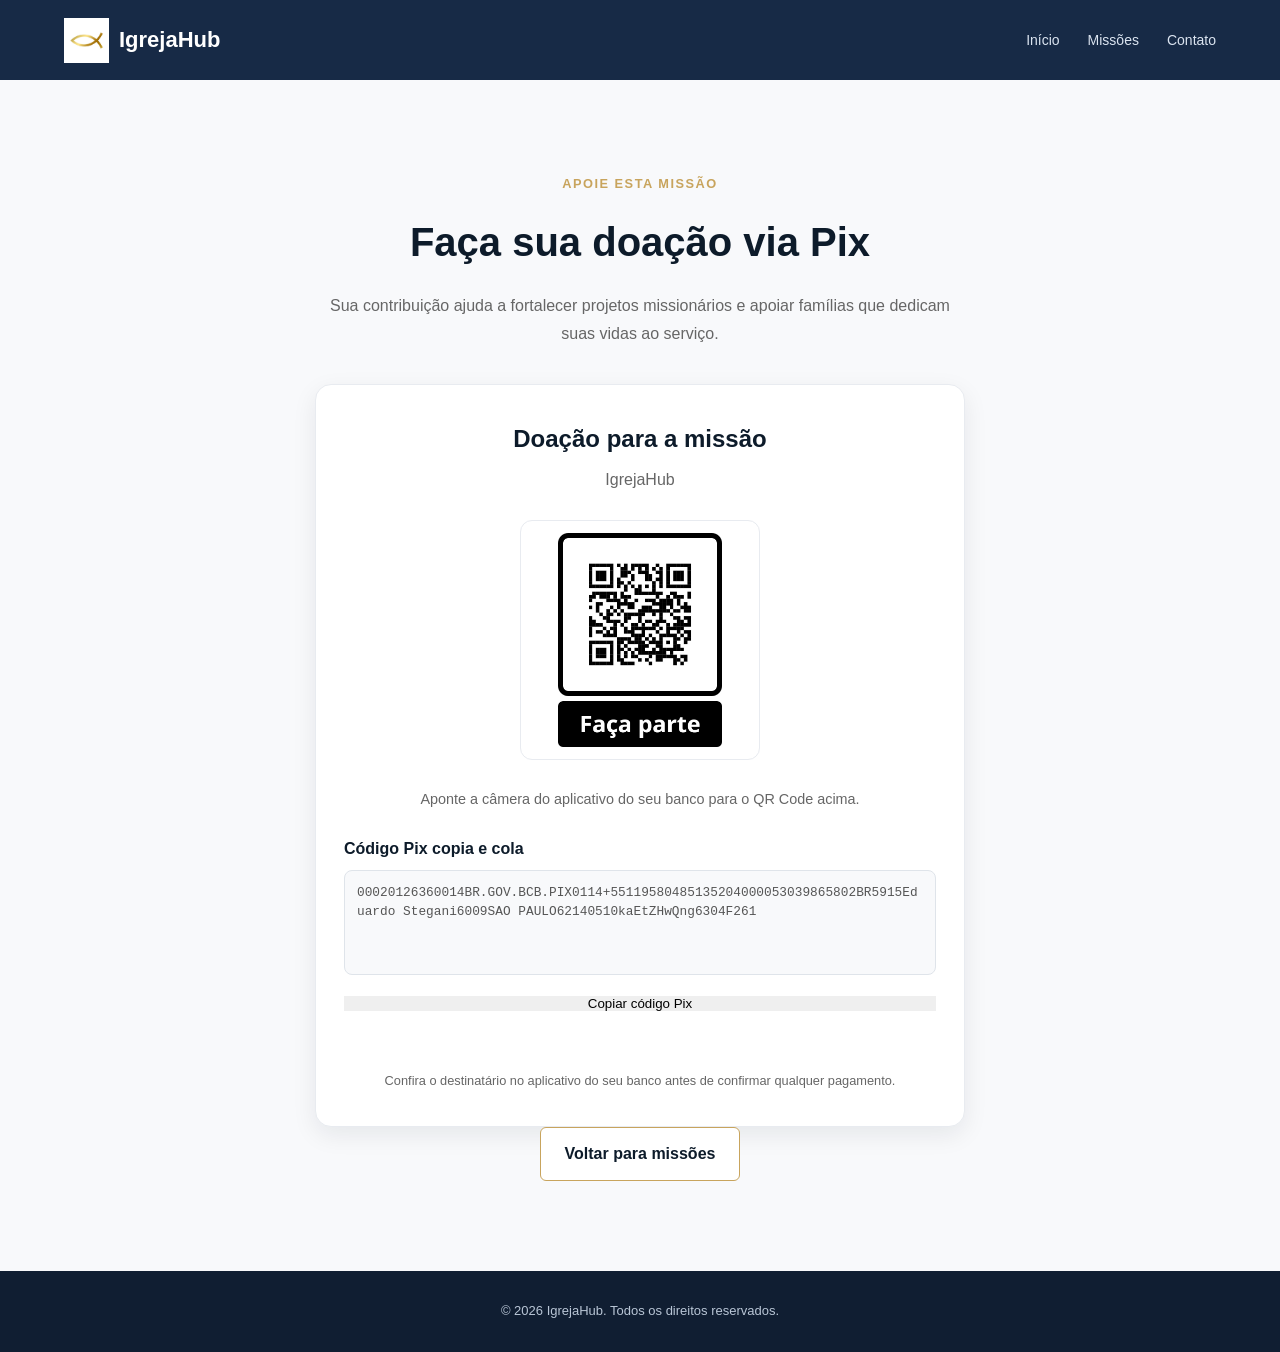
==== pages/doacao.html @ 64766091 "implementacao pages missoes e doacao" ====
<!DOCTYPE html>
<html lang="pt-BR">

<head>
    <meta charset="UTF-8">
    <meta name="viewport" content="width=device-width, initial-scale=1.0">

    <title>Doação via Pix | IgrejaHub</title>

    <link rel="stylesheet" href="../css/style.css">
</head>

<body>

    <header class="header">
        <div class="container header-content">

            <a href="../index.html" class="logo">
                <img src="../assets/icons/ichthys-golden.png" alt="Símbolo cristão" class="logo-icon">

                <span>IgrejaHub</span>
            </a>

            <nav class="nav">
                <a href="../index.html">Início</a>
                <a href="missoes.html">Missões</a>
                <a href="../index.html#contato">Contato</a>
            </nav>

        </div>
    </header>

    <main>

        <section class="donation-section">

            <div class="donation-container">

                <span class="section-label">
                    Apoie esta missão
                </span>

                <h1>Faça sua doação via Pix</h1>

                <p class="donation-description">
                    Sua contribuição ajuda a fortalecer projetos missionários
                    e apoiar famílias que dedicam suas vidas ao serviço.
                </p>

                <div class="donation-card">

                    <h2 id="donation-title">
                        Doação para a missão
                    </h2>

                    <p id="donation-project">
                        IgrejaHub
                    </p>

                    <div class="pix-qr-code">
                        <img src="../assets/images/hero/icons/qrcodeJPEG.jpeg" alt="QR Code para doação via Pix">
                    </div>

                    <p class="pix-instruction">
                        Aponte a câmera do aplicativo do seu banco
                        para o QR Code acima.
                    </p>

                    <div class="pix-copy-section">

                        <label for="pix-code">
                            Código Pix copia e cola
                        </label>

                        <textarea id="pix-code" readonly
                            aria-label="Código Pix copia e cola">00020126360014BR.GOV.BCB.PIX0114+55119580485135204000053039865802BR5915Eduardo Stegani6009SAO PAULO62140510kaEtZHwQng6304F261</textarea>

                        <button type="button" id="copy-pix-button" class="hero-button">
                            Copiar código Pix
                        </button>

                        <p id="copy-message" class="copy-message" aria-live="polite"></p>

                    </div>

                    <p class="donation-warning">
                        Confira o destinatário no aplicativo do seu banco
                        antes de confirmar qualquer pagamento.
                    </p>

                </div>

                <a href="missoes.html" class="support-secondary-button">
                    Voltar para missões
                </a>

            </div>

        </section>

    </main>

    <footer class="footer">
        <p>
            © <span id="current-year"></span> IgrejaHub.
            Todos os direitos reservados.
        </p>
    </footer>

    <script src="../js/script.js"></script>

</body>

</html>
---- css/style.css ----
/* ========================================
   IgrejaHub
   Igreja Batista Maanaim
   Estilos principais
======================================== */


/* ========================================
   Variáveis globais
======================================== */

:root {
    --color-primary: #172a46;
    --color-primary-light: #243d60;
    --color-accent: #d9b878;
    --color-accent-dark: #b99555;

    --color-background: #ffffff;
    --color-background-light: #f5f7fa;

    --color-text: #1e293b;
    --color-text-light: #64748b;
    --color-white: #ffffff;

    --font-primary: Arial, Helvetica, sans-serif;

    --container-width: 1180px;
}


/* ========================================
   Reset
======================================== */

* {
    margin: 0;
    padding: 0;
    box-sizing: border-box;
}

html {
    scroll-behavior: smooth;
}

body {
    font-family: var(--font-primary);
    background-color: var(--color-background);
    color: var(--color-text);
    line-height: 1.6;
}

a {
    text-decoration: none;
    color: inherit;
}

button {
    font-family: inherit;
}


/* ========================================
   Classes reutilizáveis
======================================== */

.container {
    width: 90%;
    max-width: var(--container-width);
    margin: 0 auto;
}

.section {
    padding: 90px 0;
}

.section-light {
    background-color: var(--color-background-light);
}

.section-content {
    text-align: center;
}

.section-label {
    color: var(--color-accent-dark);
    font-size: 13px;
    font-weight: bold;
    letter-spacing: 2px;
    margin-bottom: 12px;
}

.section h2 {
    color: var(--color-primary);
    font-size: 36px;
    line-height: 1.2;
    margin-bottom: 20px;
}

.section p {
    max-width: 650px;
    margin: 0 auto;
    color: var(--color-text-light);
}


/* ========================================
   Header
======================================== */

.header {
    background-color: var(--color-primary);
    color: var(--color-white);
    position: relative;
    z-index: 10;
}

.header-content {
    min-height: 80px;
    display: flex;
    align-items: center;
    justify-content: space-between;
    gap: 30px;
}

.logo {
    display: flex;
    align-items: center;
    gap: 10px;
    font-size: 22px;
    font-weight: bold;
    white-space: nowrap;
}

.logo-icon {
    width: 45px;
    height: 45px;
    display: block;
}

.nav {
    display: flex;
    align-items: center;
    gap: 28px;
}

.nav a {
    font-size: 14px;
    color: #dbe4f0;
    transition: color 0.3s ease;
}

.nav a:hover {
    color: var(--color-accent);
}

.menu-toggle {
    display: none;
    border: none;
    background: transparent;
    color: var(--color-white);
    font-size: 28px;
    cursor: pointer;
}


/* ========================================
   Hero / Banner
======================================== */

.hero {
    background:
        linear-gradient(
            110deg,
            #172a46 0%,
            #203958 60%,
            #2c4969 100%
        );

    color: var(--color-white);
    min-height: 560px;
    display: flex;
    align-items: center;
    overflow: hidden;
}

.hero-content {
    display: flex;
    align-items: center;
    justify-content: space-between;
    gap: 50px;
}

.hero-text {
    max-width: 650px;
    padding: 60px 0;
}

.hero-label {
    color: var(--color-accent);
    font-size: 13px;
    font-weight: bold;
    letter-spacing: 3px;
    margin-bottom: 20px;
}

.hero h1 {
    font-size: clamp(40px, 5vw, 64px);
    line-height: 1.1;
    font-weight: 700;
    margin-bottom: 25px;
}

.hero h1 span {
    display: block;
    color: var(--color-accent);
}

.hero-description {
    font-size: 18px;
    color: #d8e2ee;
    max-width: 470px;
    margin-bottom: 35px;
}

.hero-actions {
    display: flex;
    flex-wrap: wrap;
    gap: 15px;
}


/* ========================================
   Botões
======================================== */

.btn {
    display: inline-flex;
    align-items: center;
    justify-content: center;
    padding: 14px 24px;
    border-radius: 6px;
    font-size: 14px;
    font-weight: bold;
    transition:
        background-color 0.3s ease,
        transform 0.3s ease;
}

.btn:hover {
    transform: translateY(-2px);
}

.btn-primary {
    background-color: var(--color-accent);
    color: var(--color-primary);
}

.btn-primary:hover {
    background-color: #e6c98f;
}

.btn-secondary {
    border: 1px solid #8da0b8;
    color: var(--color-white);
}

.btn-secondary:hover {
    background-color: rgba(255, 255, 255, 0.1);
}


/* ========================================
   Decoração do banner
======================================== */

.hero-decoration {
    width: 340px;
    height: 340px;
    flex-shrink: 0;
    position: relative;
    display: flex;
    align-items: center;
    justify-content: center;
}

.decoration-circle {
    width: 300px;
    height: 300px;
    border: 1px solid rgba(217, 184, 120, 0.45);
    border-radius: 50%;
    position: absolute;
}

.decoration-circle::before {
    content: "";
    position: absolute;
    width: 220px;
    height: 220px;
    border: 1px solid rgba(217, 184, 120, 0.25);
    border-radius: 50%;
    top: 39px;
    left: 39px;
}

.decoration-cross {
    font-size: 115px;
    color: var(--color-accent);
    font-weight: 300;
}


/* ========================================
   Horários
======================================== */

.schedule-grid {
    display: grid;
    grid-template-columns: repeat(3, 1fr);
    gap: 25px;
    max-width: 800px;
    margin: 35px auto 0;
}

.schedule-card {
    background-color: var(--color-white);
    border: 1px solid #e2e8f0;
    border-radius: 10px;
    padding: 20px;
    text-align: left;
}

.schedule-card h3 {
    color: var(--color-primary);
    font-size: 19px;
    margin-bottom: 8px;
}

.schedule-card p {
    margin: 0 0 8px;
    font-size: 14px;
}

.schedule-card strong {
    color: var(--color-accent-dark);
    font-size: 24px;
}


/* ========================================
   Footer
======================================== */

.footer {
    background-color: #101e32;
    color: #b9c6d6;
    padding: 30px 0;
    text-align: center;
    font-size: 13px;
}

.footer-brand {
    margin-top: 5px;
    color: #8091a8;
}


/* ========================================
   Responsividade
======================================== */

@media (max-width: 768px) {

    .header-content {
        min-height: 70px;
    }

    .menu-toggle {
        display: block;
    }

    .nav {
        display: none;
        position: absolute;
        top: 70px;
        left: 0;
        right: 0;
        background-color: var(--color-primary);
        padding: 20px;
        flex-direction: column;
        align-items: flex-start;
        gap: 18px;
        border-top: 1px solid #344965;
    }

    .nav.active {
        display: flex;
    }

    .hero {
        min-height: auto;
    }

    .hero-content {
        flex-direction: column;
        align-items: flex-start;
        gap: 10px;
    }

    .hero-text {
        padding: 65px 0 20px;
    }

    .hero h1 {
        font-size: 42px;
    }

    .hero-description {
        font-size: 16px;
    }

    .hero-decoration {
        width: 100%;
        height: 180px;
        margin-bottom: 30px;
    }

    .decoration-circle {
        width: 170px;
        height: 170px;
    }

    .decoration-circle::before {
        width: 120px;
        height: 120px;
        top: 24px;
        left: 24px;
    }

    .decoration-cross {
        font-size: 75px;
    }

    .section {
        padding: 60px 0;
    }

    .section h2 {
        font-size: 30px;
    }

    .schedule-grid {
        grid-template-columns: 1fr;
    }

    .hero-actions {
        flex-direction: column;
        align-items: stretch;
    }

    .btn {
        text-align: center;
    }

    .contact-grid {
        grid-template-columns: repeat(3, 1fr);
    }

    .contact-grid {
        grid-template-columns: repeat(2, 1fr);
    }

    .contact-grid {
        grid-template-columns: 1fr;
    }

}

@media (max-width: 768px) {

    .donation-section {
        padding: 60px 6%;
    }

    .donation-container h1 {
        font-size: 2rem;
    }

    .donation-card {
        padding: 28px 18px;
    }

    .pix-qr-code {
        width: 210px;
        height: 210px;
    }

    .mission-support-actions {
        flex-direction: column;
    }

    .mission-support-actions a {
        width: 100%;

        text-align: center;
    }

}
/* =========================
   MISSÕES
========================= */

.missions {
    padding: 90px 8%;
    background-color: #f8f9fb;
}

.section-header {
    max-width: 700px;
    margin: 0 auto 50px;
    text-align: center;
}

.section-tag {
    display: inline-block;
    margin-bottom: 10px;
    color: #c8a45d;
    font-size: 0.85rem;
    font-weight: 700;
    text-transform: uppercase;
    letter-spacing: 2px;
}

.section-header h2 {
    margin-bottom: 15px;
    color: #0d1b2a;
    font-size: 2.2rem;
}

.section-header p {
    color: #666;
    line-height: 1.7;
}


/* GRID */

.missions-grid {
    display: grid;
    grid-template-columns: repeat(3, 1fr);
    gap: 30px;
    max-width: 1200px;
    margin: 0 auto;
}


/* CARD */

.mission-card {
    overflow: hidden;
    background-color: #ffffff;
    border-radius: 14px;
    box-shadow: 0 8px 25px rgba(0, 0, 0, 0.08);
    transition: transform 0.3s ease, box-shadow 0.3s ease;
}

.mission-card:hover {
    transform: translateY(-8px);
    box-shadow: 0 15px 35px rgba(0, 0, 0, 0.12);
}


/* IMAGEM */

.mission-image {
    width: 100%;
    height: 230px;
    overflow: hidden;
}

.mission-image img {
    width: 100%;
    height: 100%;
    object-fit: cover;
    display: block;
    transition: transform 0.5s ease;
}

.mission-card:hover .mission-image img {
    transform: scale(1.05);
}


/* CONTEÚDO */

.mission-content {
    padding: 25px;
}

.mission-category {
    display: inline-block;
    margin-bottom: 8px;
    color: #c8a45d;
    font-size: 0.8rem;
    font-weight: 700;
    text-transform: uppercase;
    letter-spacing: 1px;
}

.mission-content h3 {
    margin-bottom: 12px;
    color: #0d1b2a;
    font-size: 1.35rem;
}

.mission-content p {
    margin-bottom: 22px;
    color: #666;
    line-height: 1.6;
}


/* BOTÃO */

.mission-button {
    display: inline-flex;
    align-items: center;
    gap: 8px;

    color: #0d1b2a;
    font-weight: 700;
    text-decoration: none;

    transition: gap 0.3s ease, color 0.3s ease;
}

.mission-button span {
    font-size: 1.2rem;
    transition: transform 0.3s ease;
}

.mission-button:hover {
    color: #c8a45d;
}

.mission-button:hover span {
    transform: translateX(5px);
}

/* =========================
   CONTATO
========================= */

.contact-section {
    padding: 90px 8%;
    background-color: #f8f9fb;
}

.contact-grid {
    width: 100%;
    max-width: 1100px;

    margin: 50px auto 0;

    display: grid;
    grid-template-columns: repeat(5, minmax(0, 1fr));
    gap: 18px;
}

.contact-card {
    min-width: 0;
    min-height: 180px;

    display: flex;
    flex-direction: column;
    align-items: center;
    justify-content: center;

    padding: 24px 16px;

    text-align: center;

    background-color: #ffffff;

    border: 1px solid #e8ebf0;
    border-radius: 14px;

    box-shadow: 0 6px 18px rgba(13, 27, 42, 0.06);

    overflow: hidden;

    transition:
        transform 0.3s ease,
        box-shadow 0.3s ease;
}

.contact-card:hover {
    transform: translateY(-5px);

    box-shadow: 0 12px 28px rgba(0, 0, 0, 0.1);
}

.contact-icon {
    display: block;

    width: 60px;
    height: 60px;

    max-width: 60px;
    max-height: 60px;

    margin: 0 auto 14px;

    object-fit: contain;
}

.contact-card h3 {
    margin: 0 0 8px;

    color: #0d1b2a;
    font-size: 1rem;
}

.contact-card p {
    margin: 0;

    color: #666;
    font-size: 0.75rem;

    overflow-wrap: anywhere;
}

/* RESPONSIVIDADE */

@media (max-width: 800px) {

    .mission-projects {
        grid-template-columns: 1fr;
    }

    .support-content {
        grid-template-columns: 1fr;
    }

    .missions-hero h1 {
        font-size: 2.3rem;
    }
}


@media (max-width: 600px) {

    .missions-hero {
        padding: 70px 5%;
    }

    .mission-section,
    .mission-support {
        padding: 70px 5%;
    }

    .missions-hero h1 {
        font-size: 2rem;
    }

    .mission-photo {
        height: 220px;
    }
}

@media (max-width: 900px) {
    .missions-grid {
        grid-template-columns: 1fr 1fr;
    }
}

@media (max-width: 600px) {
    .missions {
        padding: 70px 5%;
    }

    .section-header h2 {
        font-size: 1.8rem;
    }

    .missions-grid {
        grid-template-columns: 1fr;
    }
}

/* =========================
   PÁGINA DE MISSÕES
========================= */

/* HERO DA PÁGINA */

.missions-hero {
    padding: 100px 8% 80px;
    text-align: center;
    background: linear-gradient(
        135deg,
        #0d1b2a,
        #172b40
    );
    color: #ffffff;
}

.missions-hero h1 {
    margin: 10px 0 20px;
    font-size: 3rem;
}

.missions-hero p {
    max-width: 700px;
    margin: 0 auto;
    color: #d9dee5;
    line-height: 1.7;
    font-size: 1.05rem;
}


/* SEÇÕES */

.mission-section {
    padding: 90px 8%;
    background-color: #ffffff;
}

.mission-section:nth-of-type(even) {
    background-color: #f8f9fb;
}


/* CONTAINER DOS CARDS */

.mission-projects {
    max-width: 1100px;
    margin: 50px auto 0;

    display: grid;
    grid-template-columns: repeat(2, 1fr);
    gap: 30px;
}

.internacional-mission-projects {
    max-width: 600px;
    margin: 50px auto 0;

    display: grid;
    grid-template-columns: repeat(1, 1fr);
    gap: 30px;
}


/* CARD */

.mission-project-card {
    overflow: hidden;

    background-color: #ffffff;

    border-radius: 16px;

    box-shadow: 0 8px 30px rgba(0, 0, 0, 0.08);

    transition:
        transform 0.3s ease,
        box-shadow 0.3s ease;
}

.mission-project-card:hover {
    transform: translateY(-7px);

    box-shadow:
        0 15px 35px rgba(0, 0, 0, 0.12);
}


/* FOTO / PLACEHOLDER */

.mission-photo {
    width: 100%;
    height: 260px;

    display: flex;
    align-items: center;
    justify-content: center;

    background:
        linear-gradient(
            135deg,
            #0d1b2a,
            #263f58
        );

    color: #c8a45d;

    font-size: 3rem;
}

.mission-photo img {
    width: 100%;
    height: 100%;

    display: block;

    object-fit: cover;
}


/* CONTEÚDO DO CARD */

.mission-project-content {
    padding: 28px;
}

.mission-location {
    display: block;

    margin-bottom: 8px;

    color: #c8a45d;

    font-size: 0.8rem;
    font-weight: 700;

    text-transform: uppercase;
    letter-spacing: 1px;
}

.mission-project-content h3 {
    margin-bottom: 12px;

    color: #0d1b2a;

    font-size: 1.4rem;
}

.mission-project-content p {
    margin-bottom: 20px;

    color: #666;

    line-height: 1.7;
}


/* LINK DO PROJETO */

.mission-link {
    display: inline-flex;
    align-items: center;

    color: #0d1b2a;

    font-weight: 700;
    text-decoration: none;

    transition: color 0.3s ease;
}

.mission-link:hover {
    color: #c8a45d;
}


/* APOIO MISSIONÁRIO */

.mission-support {
    padding: 90px 8%;

    background-color: #f8f9fb;
}

.support-content {
    max-width: 1100px;
    margin: 50px auto 0;

    display: grid;
    grid-template-columns: repeat(3, 1fr);
    gap: 25px;
}

.support-card {
    padding: 30px;

    background-color: #ffffff;

    border-radius: 16px;

    text-align: center;

    box-shadow: 0 8px 25px rgba(0, 0, 0, 0.06);
}

.support-icon {
    display: block;

    margin-bottom: 15px;

    color: #c8a45d;

    font-size: 2rem;
}

.support-card h3 {
    margin-bottom: 12px;

    color: #0d1b2a;
}

.support-card p {
    color: #666;

    line-height: 1.6;
}

/* ============================= */
/* PÁGINAS INDIVIDUAIS DE MISSÃO */
/* ============================= */

.mission-detail-hero {
    padding: 100px 8%;

    text-align: center;

    background-color: #0d1b2a;
    color: #ffffff;
}

.mission-detail-hero h1 {
    margin: 14px 0;

    font-size: 2.8rem;
}

.mission-detail-hero p {
    max-width: 700px;

    margin: 0 auto;

    color: #d9e0e8;

    line-height: 1.8;
}

.mission-detail-section {
    padding: 90px 8%;

    background-color: #ffffff;
}

.mission-detail-grid {
    max-width: 1100px;

    margin: 0 auto;

    display: grid;
    grid-template-columns: 1fr 1fr;

    align-items: center;

    gap: 60px;
}

.mission-detail-content h2 {
    margin: 12px 0 20px;

    color: #0d1b2a;

    font-size: 2rem;
}

.mission-detail-content h3 {
    margin-top: 30px;
    margin-bottom: 15px;

    color: #0d1b2a;
}

.mission-detail-content p {
    margin-bottom: 16px;

    color: #666;

    line-height: 1.8;
}

.section-label {
    color: #c8a45d;

    font-size: 0.8rem;
    font-weight: 700;

    letter-spacing: 1.5px;
    text-transform: uppercase;
}

.mission-detail-image img {
    width: 100%;
    max-height: 450px;

    display: block;

    object-fit: cover;

    border-radius: 16px;
}

.mission-info-list {
    padding-left: 20px;

    color: #666;

    line-height: 2;
}

.mission-info-list strong {
    color: #0d1b2a;
}

.mission-story-section {
    padding: 90px 8%;

    background-color: #f8f9fb;
}

.mission-story-section .container {
    max-width: 900px;
    margin: 0 auto;
}

.mission-story-section h2 {
    margin: 14px 0 24px;

    color: #0d1b2a;

    font-size: 2rem;
}

.mission-story-section p {
    margin-bottom: 18px;

    color: #666;

    line-height: 1.9;
}

.mission-gallery-section {
    padding: 90px 8%;

    background-color: #ffffff;
}

.mission-gallery-section h2 {
    margin: 14px 0 30px;

    color: #0d1b2a;

    font-size: 2rem;
}

.mission-gallery {
    max-width: 1100px;

    margin: 0 auto;

    display: grid;
    grid-template-columns: repeat(3, 1fr);

    gap: 20px;
}

.mission-gallery img {
    width: 100%;
    height: 240px;

    display: block;

    object-fit: cover;

    border-radius: 14px;

    transition: transform 0.3s ease;
}

.mission-gallery img:hover {
    transform: scale(1.03);
}

.mission-support-section {
    padding: 80px 8%;

    text-align: center;

    background-color: #0d1b2a;
    color: #ffffff;
}

.mission-support-section h2 {
    margin-bottom: 15px;

    font-size: 2rem;
}

.mission-support-section p {
    max-width: 650px;

    margin: 0 auto 30px;

    color: #d9e0e8;

    line-height: 1.8;
}


/* ================= */
/* PÁGINA DE DOAÇÃO  */
/* ================= */

.donation-section {
    padding: 90px 8%;

    background-color: #f8f9fb;
}

.donation-container {
    max-width: 650px;

    margin: 0 auto;

    text-align: center;
}

.donation-container h1 {
    margin: 14px 0 18px;

    color: #0d1b2a;

    font-size: 2.5rem;
}

.donation-description {
    margin-bottom: 35px;

    color: #666;

    line-height: 1.8;
}

.donation-card {
    padding: 35px 28px;

    background-color: #ffffff;

    border: 1px solid #e8ebf0;
    border-radius: 16px;

    box-shadow: 0 8px 24px rgba(13, 27, 42, 0.08);
}

.donation-card h2 {
    margin-bottom: 8px;

    color: #0d1b2a;

    font-size: 1.5rem;
}

.donation-card > p {
    color: #666;
}

.pix-qr-code {
    width: 240px;
    height: 240px;

    margin: 28px auto;

    display: flex;
    align-items: center;
    justify-content: center;

    padding: 12px;

    background-color: #ffffff;

    border: 1px solid #e8ebf0;
    border-radius: 12px;
}

.pix-qr-code img {
    width: 100%;
    height: 100%;

    display: block;

    object-fit: contain;
}

.pix-instruction {
    margin-bottom: 25px;

    font-size: 0.9rem;
    line-height: 1.6;
}

.pix-copy-section {
    text-align: left;
}

.pix-copy-section label {
    display: block;

    margin-bottom: 8px;

    color: #0d1b2a;

    font-weight: 700;
}

#pix-code {
    width: 100%;
    min-height: 105px;

    user-select: text;
    cursor: text;

    padding: 12px;

    resize: none;

    color: #555;

    background-color: #f8f9fb;

    border: 1px solid #dfe4ea;
    border-radius: 8px;

    font-size: 0.8rem;
    line-height: 1.5;
}

#copy-pix-button {
    width: 100%;

    margin-top: 14px;

    border: none;

    cursor: pointer;
}

.copy-message {
    min-height: 20px;

    margin-top: 10px;

    color: #238636;

    font-size: 0.85rem;
}

.donation-warning {
    margin-top: 25px;

    font-size: 0.8rem;

    color: #777;
}

.mission-support-actions {
    display: flex;
    align-items: center;
    justify-content: center;
    flex-wrap: wrap;

    gap: 15px;

    margin-top: 30px;
}

.support-secondary-button {
    display: inline-block;

    padding: 13px 24px;

    color: #0d1b2a;

    background-color: #ffffff;

    border: 1px solid #c8a45d;
    border-radius: 6px;

    font-weight: 700;

    text-decoration: none;

    transition:
        background-color 0.3s ease,
        color 0.3s ease;
}

.support-secondary-button:hover {
    color: #ffffff;

    background-color: #c8a45d;
}
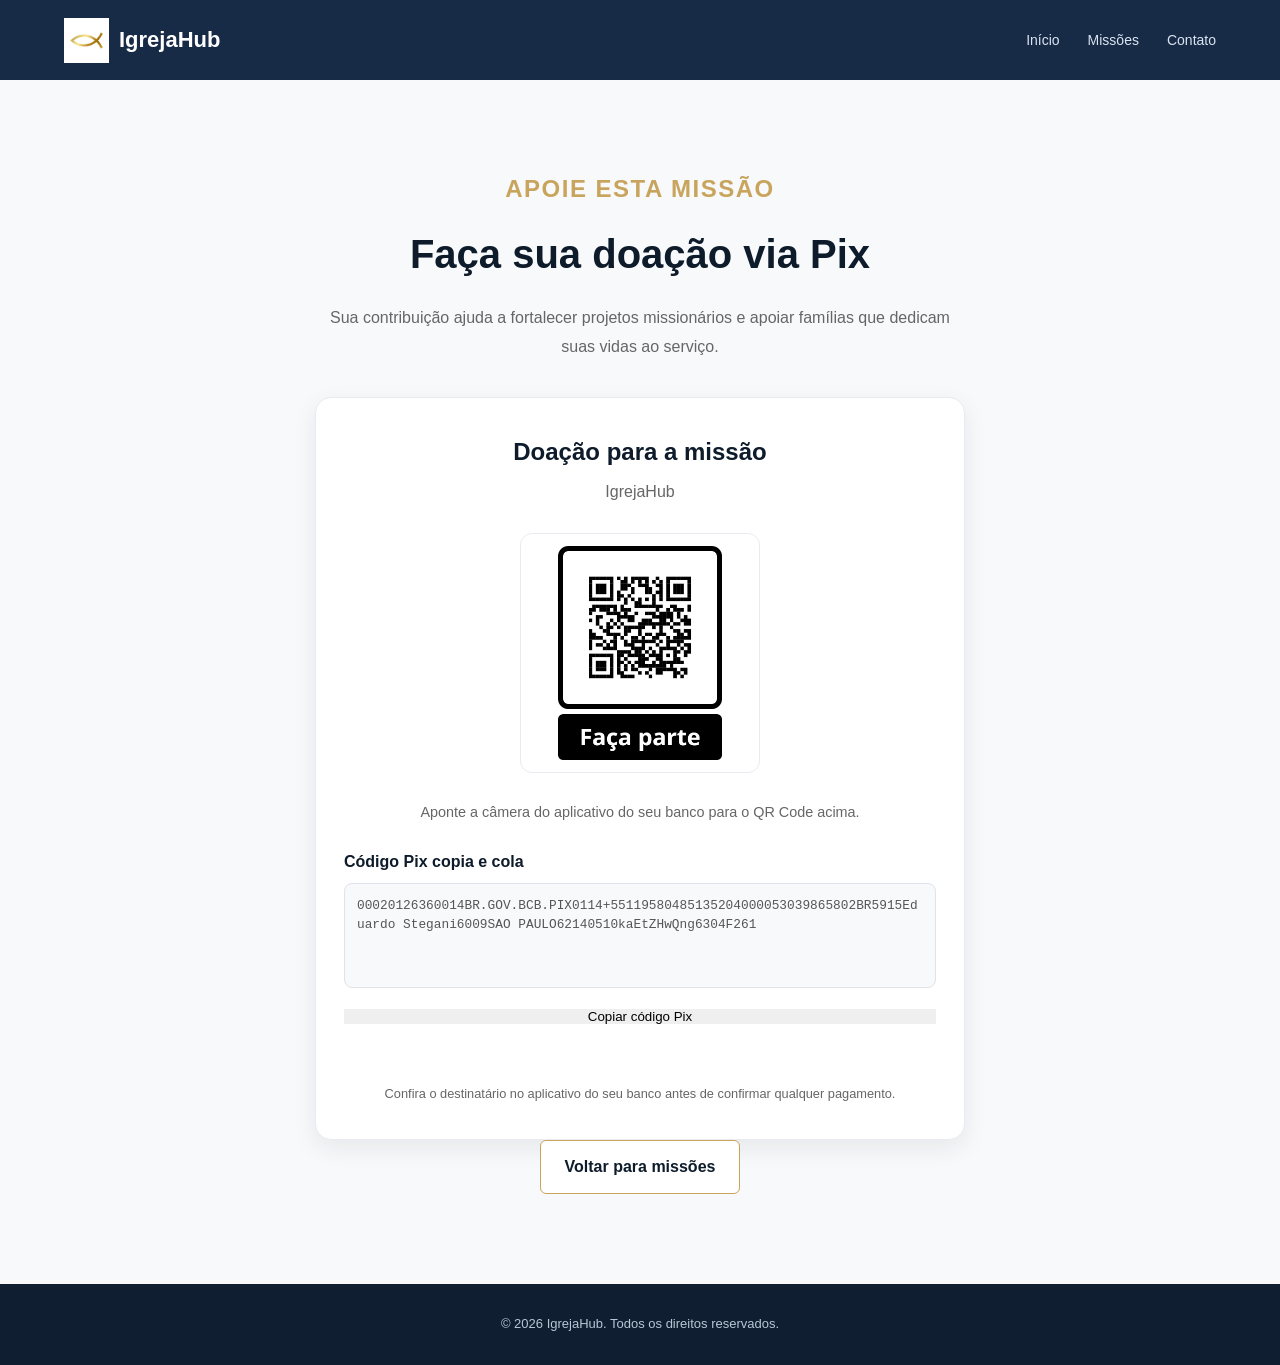
==== commit 32311357: "fix page donation" ====
--- a/pages/doacao.html
+++ b/pages/doacao.html
@@ -36,7 +36,7 @@
 
             <div class="donation-container">
 
-                <span class="section-label">
+                <span class="section-donation">
                     Apoie esta missão
                 </span>
 
--- a/css/style.css
+++ b/css/style.css
@@ -82,13 +82,13 @@
     text-align: center;
 }
 
-.section-label {
+/* .section-label {
     color: var(--color-accent-dark);
     font-size: 13px;
     font-weight: bold;
     letter-spacing: 2px;
     margin-bottom: 12px;
-}
+} */
 
 .section h2 {
     color: var(--color-primary);
@@ -1089,7 +1089,17 @@
 .section-label {
     color: #c8a45d;
 
-    font-size: 0.8rem;
+    font-size: 0.9rem;
+    font-weight: 700;
+
+    letter-spacing: 1.5px;
+    text-transform: uppercase;
+}
+
+.section-donation {
+    color: #c8a45d;
+
+    font-size: 1.5rem;
     font-weight: 700;
 
     letter-spacing: 1.5px;
